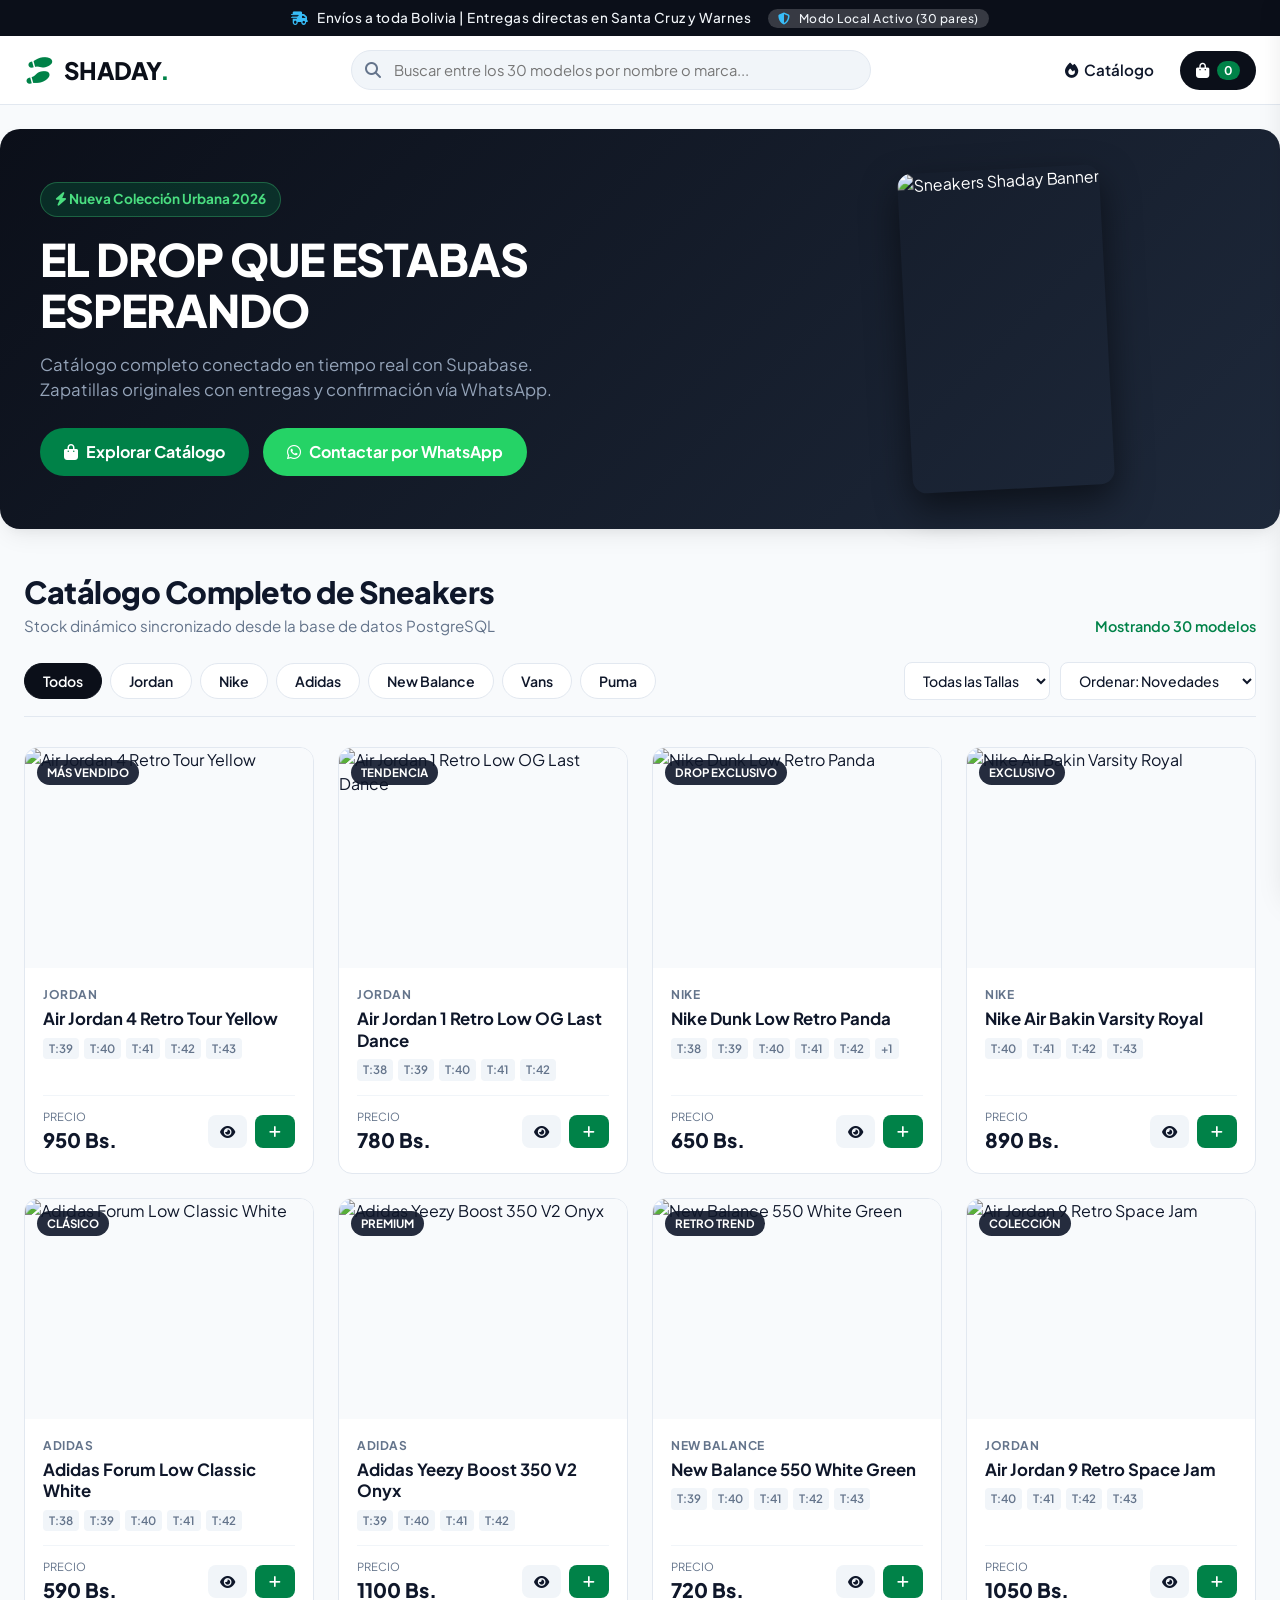
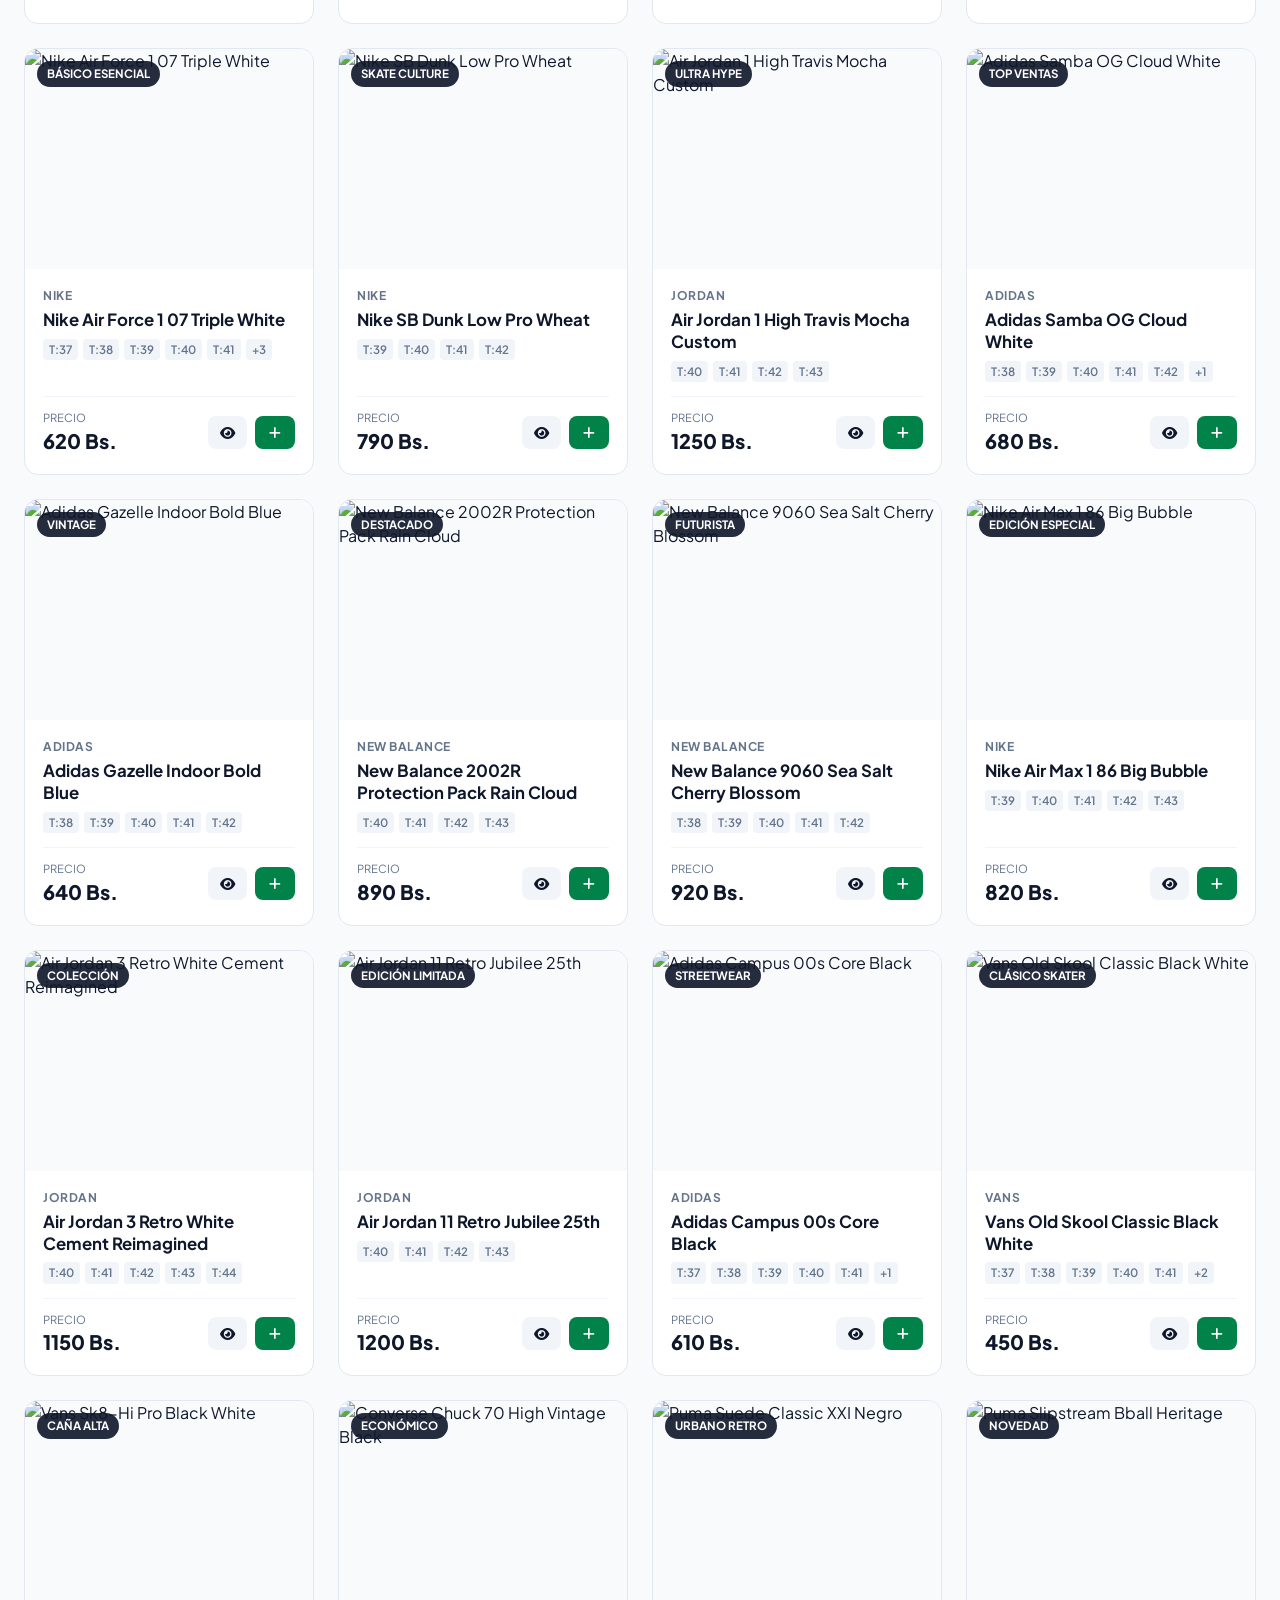
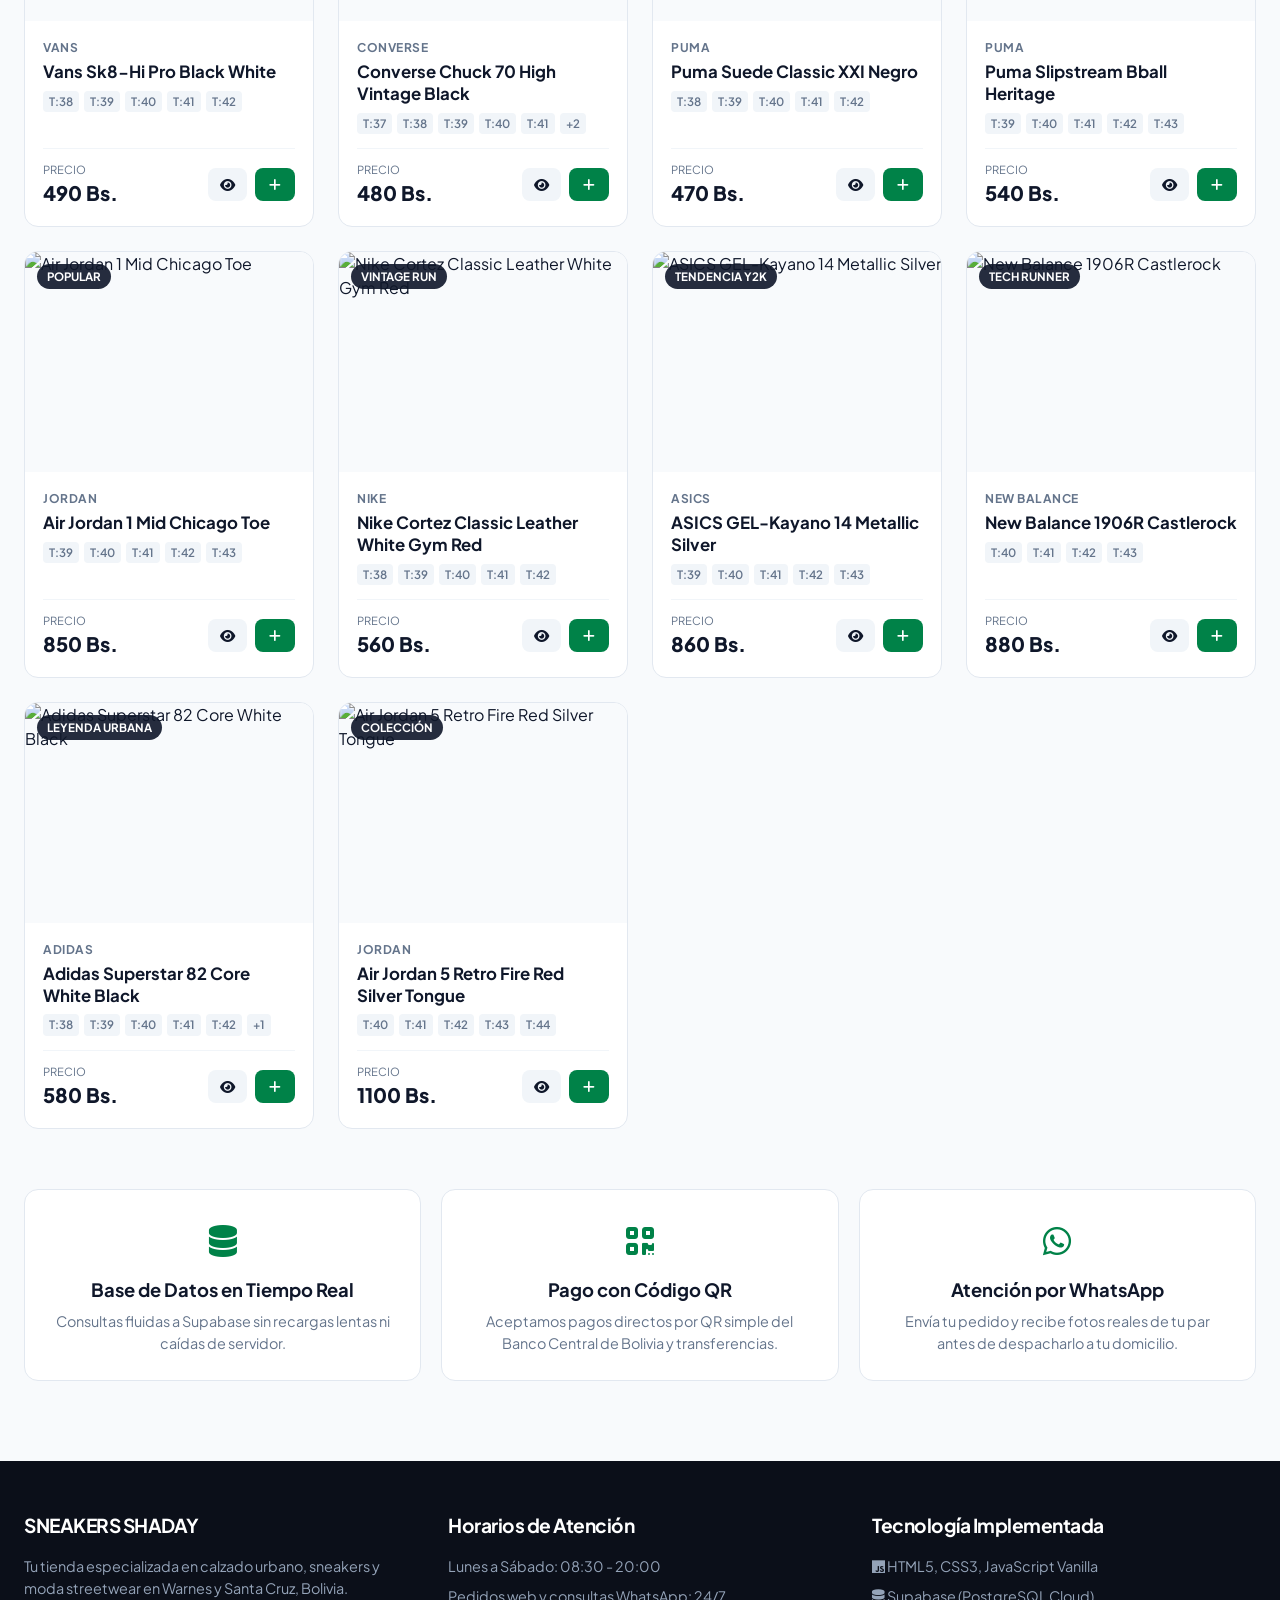
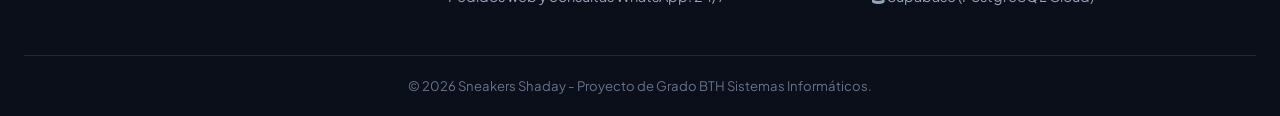
==== index.html @ 7086acd3 "Add files via upload" ====
<!DOCTYPE html>
<html lang="es">
<head>
  <meta charset="UTF-8" />
  <meta name="viewport" content="width=device-width, initial-scale=1.0" />
  <title>Sneakers Shaday | Tienda de Sneakers Urbanos</title>
  <meta name="description" content="Catálogo de sneakers urbanos y zapatillas de colección en Santa Cruz - Bolivia. Sneakers Shaday con Supabase." />
  
  <!-- Google Fonts & Iconos (FontAwesome) -->
  <link rel="preconnect" href="https://fonts.googleapis.com">
  <link rel="preconnect" href="https://fonts.gstatic.com" crossorigin>
  <link href="https://fonts.googleapis.com/css2?family=Plus+Jakarta+Sans:wght@400;500;600;700;800&display=swap" rel="stylesheet">
  <link rel="stylesheet" href="https://cdnjs.cloudflare.com/ajax/libs/font-awesome/6.5.1/css/all.min.css" />

  <!-- SDK OFICIAL DE SUPABASE -->
  <script src="https://cdn.jsdelivr.net/npm/@supabase/supabase-js@2"></script>

  <!-- Hoja de estilos personalizada -->
  <link rel="stylesheet" href="styles.css" />
</head>
<body>

  <!-- Barra superior informativa con estado de base de datos -->
  <div class="top-announcement">
    <p>
      <i class="fa-solid fa-truck-fast"></i> Envíos a toda Bolivia | Entregas directas en Santa Cruz y Warnes
      <span id="dbStatusBadge" style="margin-left: 14px; background: rgba(255,255,255,0.18); padding: 2px 10px; border-radius: 99px; font-size: 0.75rem;">
        <i class="fa-solid fa-circle-notch fa-spin"></i> Conectando...
      </span>
    </p>
  </div>

  <!-- Cabecera y Navegación Principal -->
  <header class="main-header">
    <div class="header-container">
      <a href="#" class="brand-logo">
        <i class="fa-solid fa-shoe-prints"></i>
        <span>SHADAY<span>.</span></span>
      </a>

      <!-- Buscador en tiempo real -->
      <div class="search-bar">
        <i class="fa-solid fa-magnifying-glass"></i>
        <input type="text" id="searchInput" placeholder="Buscar entre los 30 modelos por nombre o marca..." />
      </div>

      <!-- Acciones de cabecera -->
      <div class="header-actions">
        <a href="#catalogo" class="nav-btn"><i class="fa-solid fa-fire"></i> Catálogo</a>
        <button id="cartBtn" class="cart-button" title="Ver Carrito">
          <i class="fa-solid fa-bag-shopping"></i>
          <span id="cartCount" class="cart-badge">0</span>
        </button>
      </div>
    </div>
  </header>

  <!-- Banner Principal / Hero -->
  <section class="hero-section">
    <div class="hero-content">
      <span class="hero-tag"><i class="fa-solid fa-bolt"></i> Nueva Colección Urbana 2026</span>
      <h1>EL DROP QUE ESTABAS ESPERANDO</h1>
      <p>Catálogo completo conectado en tiempo real con Supabase. Zapatillas originales con entregas y confirmación vía WhatsApp.</p>
      <div class="hero-buttons">
        <a href="#catalogo" class="btn-primary"><i class="fa-solid fa-bag-shopping"></i> Explorar Catálogo</a>
        <a href="https://wa.me/59175512345?text=Hola%20Sneakers%20Shaday,%20quiero%20hacer%20una%20consulta" target="_blank" class="btn-secondary">
          <i class="fa-brands fa-whatsapp"></i> Contactar por WhatsApp
        </a>
      </div>
    </div>
    <div class="hero-image-wrapper">
      <img src="https://images.unsplash.com/photo-1552346154-21d32810aba3?auto=format&fit=crop&w=800&q=80" alt="Sneakers Shaday Banner" class="hero-img" />
    </div>
  </section>

  <!-- Filtros y Navegación de Categorías -->
  <section class="catalog-section" id="catalogo">
    <div class="section-header">
      <div>
        <h2 class="section-title">Catálogo Completo de Sneakers</h2>
        <p class="section-subtitle">Stock dinámico sincronizado desde la base de datos PostgreSQL</p>
      </div>
      <div class="filter-count">
        <span id="resultsCount">Cargando modelos...</span>
      </div>
    </div>

    <!-- Barra de Filtros -->
    <div class="filters-container">
      <div class="category-pills" id="categoryPills">
        <button class="pill active" data-category="todos">Todos</button>
        <button class="pill" data-category="Jordan">Jordan</button>
        <button class="pill" data-category="Nike">Nike</button>
        <button class="pill" data-category="Adidas">Adidas</button>
        <button class="pill" data-category="New Balance">New Balance</button>
        <button class="pill" data-category="Vans">Vans</button>
        <button class="pill" data-category="Puma">Puma</button>
      </div>

      <div class="secondary-filters">
        <!-- Filtro por Talla -->
        <select id="sizeFilter" class="filter-select">
          <option value="">Todas las Tallas</option>
          <option value="37">Talla 37</option>
          <option value="38">Talla 38</option>
          <option value="39">Talla 39</option>
          <option value="40">Talla 40</option>
          <option value="41">Talla 41</option>
          <option value="42">Talla 42</option>
          <option value="43">Talla 43</option>
          <option value="44">Talla 44</option>
        </select>

        <!-- Filtro por Precio -->
        <select id="sortFilter" class="filter-select">
          <option value="default">Ordenar: Novedades</option>
          <option value="price-asc">Precio: Menor a Mayor</option>
          <option value="price-desc">Precio: Mayor a Menor</option>
        </select>
      </div>
    </div>

    <!-- Grid de Productos -->
    <div class="products-grid" id="productsGrid">
      <!-- Se inyecta dinámicamente desde Supabase -->
    </div>
  </section>

  <!-- Ventajas / Confianza -->
  <section class="features-section">
    <div class="feature-card">
      <div class="feature-icon"><i class="fa-solid fa-database"></i></div>
      <h3>Base de Datos en Tiempo Real</h3>
      <p>Consultas fluidas a Supabase sin recargas lentas ni caídas de servidor.</p>
    </div>
    <div class="feature-card">
      <div class="feature-icon"><i class="fa-solid fa-qrcode"></i></div>
      <h3>Pago con Código QR</h3>
      <p>Aceptamos pagos directos por QR simple del Banco Central de Bolivia y transferencias.</p>
    </div>
    <div class="feature-card">
      <div class="feature-icon"><i class="fa-brands fa-whatsapp"></i></div>
      <h3>Atención por WhatsApp</h3>
      <p>Envía tu pedido y recibe fotos reales de tu par antes de despacharlo a tu domicilio.</p>
    </div>
  </section>

  <!-- MODAL: DETALLE DEL PRODUCTO -->
  <div class="modal-overlay" id="productModal">
    <div class="modal-content">
      <button class="close-modal-btn" id="closeModal">&times;</button>
      <div class="modal-body" id="modalProductDetails">
        <!-- Inyectado por JS -->
      </div>
    </div>
  </div>

  <!-- PANEL LATERAL: CARRITO DE COMPRAS -->
  <div class="cart-drawer-overlay" id="cartOverlay"></div>
  <aside class="cart-drawer" id="cartDrawer">
    <div class="cart-drawer-header">
      <h3><i class="fa-solid fa-bag-shopping"></i> Tu Carrito</h3>
      <button class="close-cart-btn" id="closeCart">&times;</button>
    </div>

    <div class="cart-items-container" id="cartItemsList">
      <!-- Elementos del carrito inyectados por JS -->
    </div>

    <div class="cart-drawer-footer">
      <div class="cart-subtotal">
        <span>Total estimado:</span>
        <strong id="cartTotalPrice">0 Bs.</strong>
      </div>
      <button id="checkoutBtn" class="btn-whatsapp-checkout">
        <i class="fa-brands fa-whatsapp"></i> Pedir Todo por WhatsApp
      </button>
      <button id="clearCartBtn" class="btn-clear-cart">Vaciar Carrito</button>
    </div>
  </aside>

  <!-- Pie de Página -->
  <footer class="main-footer">
    <div class="footer-container">
      <div class="footer-col">
        <h3>SNEAKERS SHADAY</h3>
        <p>Tu tienda especializada en calzado urbano, sneakers y moda streetwear en Warnes y Santa Cruz, Bolivia.</p>
      </div>
      <div class="footer-col">
        <h4>Horarios de Atención</h4>
        <p>Lunes a Sábado: 08:30 - 20:00</p>
        <p>Pedidos web y consultas WhatsApp: 24/7</p>
      </div>
      <div class="footer-col">
        <h4>Tecnología Implementada</h4>
        <p><i class="fa-brands fa-js"></i> HTML5, CSS3, JavaScript Vanilla</p>
        <p><i class="fa-solid fa-database"></i> Supabase (PostgreSQL Cloud)</p>
      </div>
    </div>
    <div class="footer-bottom">
      <p>© 2026 Sneakers Shaday - Proyecto de Grado BTH Sistemas Informáticos.</p>
    </div>
  </footer>

  <!-- Script Principal -->
  <script src="app.js"></script>
</body>
</html>
---- styles.css ----
/* ==========================================================================
   SNEAKERS SHADAY - ESTILOS URBANOS Y MODERNOS (ESTILO STOCKX / STREETWEAR)
   ========================================================================== */

:root {
  --primary-color: #0b0f19;      /* Negro urbano profundo */
  --accent-green: #008248;       /* Verde acento tipo StockX */
  --accent-hover: #006839;
  --whatsapp-green: #25d366;     /* Verde característico WhatsApp */
  --whatsapp-dark: #128c7e;
  --bg-light: #f8fafc;
  --card-bg: #ffffff;
  --text-main: #0f172a;
  --text-muted: #64748b;
  --border-color: #e2e8f0;
  --shadow-sm: 0 2px 4px rgba(0,0,0,0.04);
  --shadow-md: 0 10px 25px -5px rgba(0, 0, 0, 0.08), 0 8px 10px -6px rgba(0, 0, 0, 0.04);
  --radius-sm: 8px;
  --radius-md: 14px;
  --radius-lg: 20px;
  --transition: all 0.25s ease;
}

* {
  box-sizing: border-box;
  margin: 0;
  padding: 0;
  font-family: 'Plus Jakarta Sans', sans-serif;
}

body {
  background-color: var(--bg-light);
  color: var(--text-main);
  line-height: 1.5;
  overflow-x: hidden;
}

/* Barra superior de anuncios */
.top-announcement {
  background-color: var(--primary-color);
  color: #f1f5f9;
  font-size: 0.85rem;
  font-weight: 500;
  text-align: center;
  padding: 8px 16px;
  letter-spacing: 0.5px;
}
.top-announcement i {
  color: #38bdf8;
  margin-right: 6px;
}

/* Cabecera Principal */
.main-header {
  position: sticky;
  top: 0;
  z-index: 100;
  background: rgba(255, 255, 255, 0.95);
  backdrop-filter: blur(10px);
  border-bottom: 1px solid var(--border-color);
}

.header-container {
  max-width: 1280px;
  margin: 0 auto;
  padding: 14px 24px;
  display: flex;
  align-items: center;
  justify-content: space-between;
  gap: 20px;
}

.brand-logo {
  display: flex;
  align-items: center;
  gap: 10px;
  text-decoration: none;
  color: var(--primary-color);
  font-size: 1.5rem;
  font-weight: 800;
  letter-spacing: -0.5px;
}
.brand-logo i {
  color: var(--accent-green);
  transform: rotate(-15deg);
}
.brand-logo span span {
  color: var(--accent-green);
}

/* Barra de Búsqueda */
.search-bar {
  flex: 1;
  max-width: 520px;
  position: relative;
  display: flex;
  align-items: center;
}
.search-bar i {
  position: absolute;
  left: 14px;
  color: var(--text-muted);
}
.search-bar input {
  width: 100%;
  padding: 10px 14px 10px 42px;
  border-radius: 99px;
  border: 1px solid var(--border-color);
  background-color: #f1f5f9;
  font-size: 0.92rem;
  outline: none;
  transition: var(--transition);
}
.search-bar input:focus {
  border-color: var(--accent-green);
  background-color: #ffffff;
  box-shadow: 0 0 0 3px rgba(0, 130, 72, 0.15);
}

/* Acciones del Encabezado */
.header-actions {
  display: flex;
  align-items: center;
  gap: 14px;
}

.nav-btn {
  text-decoration: none;
  color: var(--text-main);
  font-weight: 600;
  font-size: 0.95rem;
  display: flex;
  align-items: center;
  gap: 6px;
  padding: 8px 12px;
  border-radius: var(--radius-sm);
  transition: var(--transition);
}
.nav-btn:hover {
  color: var(--accent-green);
  background-color: #f1f5f9;
}

.cart-button {
  background: var(--primary-color);
  color: #fff;
  border: none;
  padding: 10px 16px;
  border-radius: 99px;
  cursor: pointer;
  display: flex;
  align-items: center;
  gap: 8px;
  position: relative;
  font-weight: 600;
  font-size: 0.95rem;
  transition: var(--transition);
}
.cart-button:hover {
  background-color: #1e293b;
  transform: translateY(-1px);
}
.cart-badge {
  background-color: var(--accent-green);
  color: white;
  font-size: 0.75rem;
  font-weight: 700;
  padding: 2px 7px;
  border-radius: 99px;
}

/* Hero Banner */
.hero-section {
  max-width: 1280px;
  margin: 24px auto;
  padding: 40px;
  background: linear-gradient(135deg, #0b0f19 0%, #1e293b 100%);
  border-radius: var(--radius-lg);
  color: #fff;
  display: grid;
  grid-template-columns: 1.2fr 0.8fr;
  align-items: center;
  gap: 30px;
  box-shadow: var(--shadow-md);
}

.hero-tag {
  display: inline-block;
  background: rgba(0, 130, 72, 0.25);
  color: #4ade80;
  padding: 6px 14px;
  border-radius: 99px;
  font-size: 0.85rem;
  font-weight: 700;
  margin-bottom: 16px;
  border: 1px solid rgba(74, 222, 128, 0.3);
}

.hero-content h1 {
  font-size: 2.8rem;
  font-weight: 800;
  line-height: 1.15;
  margin-bottom: 16px;
  letter-spacing: -1px;
}

.hero-content p {
  color: #94a3b8;
  font-size: 1.05rem;
  margin-bottom: 26px;
  max-width: 520px;
}

.hero-buttons {
  display: flex;
  gap: 14px;
  flex-wrap: wrap;
}

.btn-primary {
  background-color: var(--accent-green);
  color: #fff;
  padding: 12px 24px;
  border-radius: 99px;
  text-decoration: none;
  font-weight: 700;
  display: inline-flex;
  align-items: center;
  gap: 8px;
  transition: var(--transition);
}
.btn-primary:hover {
  background-color: var(--accent-hover);
  transform: translateY(-2px);
}

.btn-secondary {
  background-color: #25d366;
  color: #fff;
  padding: 12px 24px;
  border-radius: 99px;
  text-decoration: none;
  font-weight: 700;
  display: inline-flex;
  align-items: center;
  gap: 8px;
  transition: var(--transition);
}
.btn-secondary:hover {
  background-color: #1eb956;
  transform: translateY(-2px);
}

.hero-image-wrapper {
  display: flex;
  justify-content: center;
}
.hero-img {
  max-width: 100%;
  height: 320px;
  object-fit: cover;
  border-radius: var(--radius-md);
  box-shadow: 0 15px 35px rgba(0,0,0,0.5);
  transform: rotate(-3deg);
  transition: var(--transition);
}
.hero-img:hover {
  transform: rotate(0deg) scale(1.02);
}

/* Sección Catálogo */
.catalog-section {
  max-width: 1280px;
  margin: 40px auto;
  padding: 0 24px;
}

.section-header {
  display: flex;
  justify-content: space-between;
  align-items: flex-end;
  margin-bottom: 24px;
}
.section-title {
  font-size: 1.9rem;
  font-weight: 800;
  letter-spacing: -0.5px;
}
.section-subtitle {
  color: var(--text-muted);
  font-size: 0.95rem;
}
.filter-count {
  font-size: 0.9rem;
  font-weight: 600;
  color: var(--accent-green);
}

/* Barra de Filtros y Categorías */
.filters-container {
  display: flex;
  justify-content: space-between;
  align-items: center;
  flex-wrap: wrap;
  gap: 16px;
  margin-bottom: 30px;
  padding-bottom: 16px;
  border-bottom: 1px solid var(--border-color);
}

.category-pills {
  display: flex;
  gap: 8px;
  flex-wrap: wrap;
}

.pill {
  border: 1px solid var(--border-color);
  background: white;
  color: var(--text-main);
  padding: 8px 18px;
  border-radius: 99px;
  font-size: 0.88rem;
  font-weight: 600;
  cursor: pointer;
  transition: var(--transition);
}
.pill:hover {
  border-color: var(--accent-green);
  color: var(--accent-green);
}
.pill.active {
  background: var(--primary-color);
  color: white;
  border-color: var(--primary-color);
}

.secondary-filters {
  display: flex;
  gap: 10px;
}

.filter-select {
  padding: 8px 14px;
  border-radius: var(--radius-sm);
  border: 1px solid var(--border-color);
  background: white;
  font-size: 0.88rem;
  font-weight: 500;
  color: var(--text-main);
  outline: none;
  cursor: pointer;
}

/* Cuadrícula de Tarjetas de Sneakers */
.products-grid {
  display: grid;
  grid-template-columns: repeat(auto-fill, minmax(280px, 1fr));
  gap: 24px;
}

.product-card {
  background: var(--card-bg);
  border-radius: var(--radius-md);
  border: 1px solid var(--border-color);
  overflow: hidden;
  display: flex;
  flex-direction: column;
  transition: var(--transition);
  position: relative;
}
.product-card:hover {
  transform: translateY(-5px);
  box-shadow: var(--shadow-md);
  border-color: #cbd5e1;
}

.product-badge {
  position: absolute;
  top: 12px;
  left: 12px;
  background: rgba(15, 23, 42, 0.9);
  color: #fff;
  font-size: 0.72rem;
  font-weight: 700;
  padding: 4px 10px;
  border-radius: 99px;
  text-transform: uppercase;
  z-index: 2;
}

.card-img-box {
  width: 100%;
  height: 220px;
  background-color: #f8fafc;
  display: flex;
  align-items: center;
  justify-content: center;
  overflow: hidden;
  cursor: pointer;
}
.card-img-box img {
  width: 100%;
  height: 100%;
  object-fit: cover;
  transition: transform 0.4s ease;
}
.product-card:hover .card-img-box img {
  transform: scale(1.05);
}

.card-info {
  padding: 18px;
  display: flex;
  flex-direction: column;
  flex: 1;
}

.brand-label {
  font-size: 0.75rem;
  font-weight: 700;
  color: var(--text-muted);
  text-transform: uppercase;
  letter-spacing: 0.5px;
}

.product-title {
  font-size: 1.05rem;
  font-weight: 700;
  margin: 4px 0 8px 0;
  line-height: 1.3;
  color: var(--text-main);
  cursor: pointer;
}
.product-title:hover {
  color: var(--accent-green);
}

.sizes-preview {
  display: flex;
  gap: 5px;
  margin-bottom: 14px;
  flex-wrap: wrap;
}
.size-mini-tag {
  font-size: 0.72rem;
  background: #f1f5f9;
  padding: 2px 6px;
  border-radius: 4px;
  color: var(--text-muted);
  font-weight: 600;
}

.card-bottom {
  margin-top: auto;
  display: flex;
  align-items: center;
  justify-content: space-between;
  padding-top: 12px;
  border-top: 1px solid #f1f5f9;
}

.price-box {
  display: flex;
  flex-direction: column;
}
.price-label {
  font-size: 0.7rem;
  color: var(--text-muted);
  text-transform: uppercase;
}
.product-price {
  font-size: 1.25rem;
  font-weight: 800;
  color: var(--text-main);
}

.card-actions {
  display: flex;
  gap: 8px;
}

.btn-card-details {
  background: #f1f5f9;
  color: var(--text-main);
  border: none;
  padding: 8px 12px;
  border-radius: var(--radius-sm);
  font-weight: 600;
  font-size: 0.85rem;
  cursor: pointer;
  transition: var(--transition);
}
.btn-card-details:hover {
  background: #e2e8f0;
}

.btn-card-add {
  background: var(--accent-green);
  color: white;
  border: none;
  padding: 8px 14px;
  border-radius: var(--radius-sm);
  font-weight: 600;
  font-size: 0.85rem;
  cursor: pointer;
  transition: var(--transition);
}
.btn-card-add:hover {
  background: var(--accent-hover);
}

/* Sección de Características */
.features-section {
  max-width: 1280px;
  margin: 60px auto;
  padding: 0 24px;
  display: grid;
  grid-template-columns: repeat(auto-fit, minmax(280px, 1fr));
  gap: 20px;
}

.feature-card {
  background: white;
  border: 1px solid var(--border-color);
  padding: 26px;
  border-radius: var(--radius-md);
  text-align: center;
}
.feature-icon {
  font-size: 2rem;
  color: var(--accent-green);
  margin-bottom: 12px;
}
.feature-card h3 {
  font-size: 1.15rem;
  margin-bottom: 8px;
}
.feature-card p {
  color: var(--text-muted);
  font-size: 0.9rem;
}

/* ==========================================================================
   MODAL DE PRODUCTO (DETALLE)
   ========================================================================== */
.modal-overlay {
  position: fixed;
  inset: 0;
  background: rgba(0, 0, 0, 0.65);
  backdrop-filter: blur(4px);
  display: none;
  align-items: center;
  justify-content: center;
  z-index: 1000;
  padding: 20px;
}
.modal-overlay.active {
  display: flex;
}

.modal-content {
  background: white;
  width: 100%;
  max-width: 820px;
  border-radius: var(--radius-lg);
  overflow: hidden;
  position: relative;
  animation: modalScale 0.3s ease;
  box-shadow: 0 25px 50px -12px rgba(0, 0, 0, 0.25);
}

@keyframes modalScale {
  from { opacity: 0; transform: scale(0.95); }
  to { opacity: 1; transform: scale(1); }
}

.close-modal-btn {
  position: absolute;
  top: 14px;
  right: 18px;
  background: #f1f5f9;
  border: none;
  font-size: 1.5rem;
  width: 38px;
  height: 38px;
  border-radius: 50%;
  cursor: pointer;
  display: flex;
  align-items: center;
  justify-content: center;
  color: var(--text-main);
  z-index: 10;
  transition: var(--transition);
}
.close-modal-btn:hover {
  background: #e2e8f0;
}

.modal-grid {
  display: grid;
  grid-template-columns: 1fr 1fr;
}

.modal-img-col {
  background: #f8fafc;
  display: flex;
  align-items: center;
  justify-content: center;
  padding: 20px;
}
.modal-img-col img {
  width: 100%;
  max-height: 360px;
  object-fit: cover;
  border-radius: var(--radius-md);
}

.modal-info-col {
  padding: 34px 28px;
  display: flex;
  flex-direction: column;
}

.modal-brand {
  font-size: 0.8rem;
  font-weight: 700;
  color: var(--text-muted);
  text-transform: uppercase;
}

.modal-title {
  font-size: 1.6rem;
  font-weight: 800;
  margin: 4px 0 10px 0;
  line-height: 1.2;
}

.modal-price {
  font-size: 1.8rem;
  font-weight: 800;
  color: var(--accent-green);
  margin-bottom: 12px;
}

.modal-desc {
  color: var(--text-muted);
  font-size: 0.92rem;
  margin-bottom: 20px;
  line-height: 1.5;
}

.size-selector-title {
  font-size: 0.85rem;
  font-weight: 700;
  margin-bottom: 8px;
  display: flex;
  justify-content: space-between;
}

.modal-sizes-grid {
  display: flex;
  gap: 8px;
  flex-wrap: wrap;
  margin-bottom: 22px;
}

.size-btn {
  padding: 8px 14px;
  border: 1px solid var(--border-color);
  background: white;
  border-radius: var(--radius-sm);
  font-size: 0.88rem;
  font-weight: 600;
  cursor: pointer;
  transition: var(--transition);
}
.size-btn:hover {
  border-color: var(--primary-color);
}
.size-btn.selected {
  background: var(--primary-color);
  color: white;
  border-color: var(--primary-color);
}

.modal-actions {
  display: flex;
  flex-direction: column;
  gap: 10px;
  margin-top: auto;
}

.btn-modal-whatsapp {
  background-color: var(--whatsapp-green);
  color: white;
  border: none;
  padding: 12px;
  border-radius: var(--radius-sm);
  font-size: 0.95rem;
  font-weight: 700;
  cursor: pointer;
  display: flex;
  align-items: center;
  justify-content: center;
  gap: 8px;
  transition: var(--transition);
}
.btn-modal-whatsapp:hover {
  background-color: var(--whatsapp-dark);
}

.btn-modal-cart {
  background-color: var(--primary-color);
  color: white;
  border: none;
  padding: 12px;
  border-radius: var(--radius-sm);
  font-size: 0.95rem;
  font-weight: 700;
  cursor: pointer;
  display: flex;
  align-items: center;
  justify-content: center;
  gap: 8px;
  transition: var(--transition);
}
.btn-modal-cart:hover {
  background-color: #1e293b;
}

/* ==========================================================================
   CARRITO LATERAL (DRAWER)
   ========================================================================== */
.cart-drawer-overlay {
  position: fixed;
  inset: 0;
  background: rgba(0, 0, 0, 0.5);
  backdrop-filter: blur(2px);
  display: none;
  z-index: 1100;
}
.cart-drawer-overlay.active {
  display: block;
}

.cart-drawer {
  position: fixed;
  top: 0;
  right: -420px;
  width: 100%;
  max-width: 400px;
  height: 100%;
  background: white;
  z-index: 1200;
  display: flex;
  flex-direction: column;
  box-shadow: -10px 0 30px rgba(0, 0, 0, 0.15);
  transition: right 0.35s cubic-bezier(0.16, 1, 0.3, 1);
}
.cart-drawer.active {
  right: 0;
}

.cart-drawer-header {
  padding: 20px;
  border-bottom: 1px solid var(--border-color);
  display: flex;
  justify-content: space-between;
  align-items: center;
}
.cart-drawer-header h3 {
  font-size: 1.2rem;
  font-weight: 700;
}
.close-cart-btn {
  background: transparent;
  border: none;
  font-size: 1.6rem;
  cursor: pointer;
  color: var(--text-muted);
}

.cart-items-container {
  flex: 1;
  overflow-y: auto;
  padding: 20px;
  display: flex;
  flex-direction: column;
  gap: 16px;
}

.cart-item {
  display: flex;
  gap: 12px;
  padding-bottom: 14px;
  border-bottom: 1px solid var(--border-color);
  align-items: center;
}
.cart-item-img {
  width: 65px;
  height: 65px;
  object-fit: cover;
  border-radius: var(--radius-sm);
  background: #f1f5f9;
}
.cart-item-info {
  flex: 1;
}
.cart-item-title {
  font-size: 0.9rem;
  font-weight: 700;
  margin-bottom: 3px;
}
.cart-item-meta {
  font-size: 0.8rem;
  color: var(--text-muted);
}
.cart-item-price {
  font-size: 0.95rem;
  font-weight: 700;
  color: var(--text-main);
}
.cart-item-remove {
  background: transparent;
  border: none;
  color: #ef4444;
  cursor: pointer;
  padding: 6px;
  font-size: 0.9rem;
}

.cart-empty-msg {
  text-align: center;
  color: var(--text-muted);
  margin-top: 60px;
}
.cart-empty-msg i {
  font-size: 3rem;
  margin-bottom: 12px;
  opacity: 0.4;
}

.cart-drawer-footer {
  padding: 20px;
  border-top: 1px solid var(--border-color);
  background: #f8fafc;
  display: flex;
  flex-direction: column;
  gap: 10px;
}

.cart-subtotal {
  display: flex;
  justify-content: space-between;
  font-size: 1.1rem;
  margin-bottom: 6px;
}

.btn-whatsapp-checkout {
  background-color: var(--whatsapp-green);
  color: white;
  border: none;
  padding: 14px;
  border-radius: var(--radius-sm);
  font-size: 1rem;
  font-weight: 700;
  cursor: pointer;
  display: flex;
  align-items: center;
  justify-content: center;
  gap: 8px;
  transition: var(--transition);
}
.btn-whatsapp-checkout:hover {
  background-color: var(--whatsapp-dark);
}

.btn-clear-cart {
  background: transparent;
  border: 1px solid var(--border-color);
  color: var(--text-muted);
  padding: 8px;
  border-radius: var(--radius-sm);
  font-size: 0.85rem;
  font-weight: 600;
  cursor: pointer;
}
.btn-clear-cart:hover {
  background: #e2e8f0;
  color: var(--text-main);
}

/* Footer */
.main-footer {
  background: var(--primary-color);
  color: white;
  padding: 50px 24px 20px 24px;
  margin-top: 80px;
}

.footer-container {
  max-width: 1280px;
  margin: 0 auto;
  display: grid;
  grid-template-columns: repeat(auto-fit, minmax(260px, 1fr));
  gap: 40px;
  padding-bottom: 40px;
  border-bottom: 1px solid #1e293b;
}

.footer-col h3, .footer-col h4 {
  font-size: 1.2rem;
  margin-bottom: 16px;
  letter-spacing: -0.5px;
}
.footer-col p {
  color: #94a3b8;
  font-size: 0.9rem;
  margin-bottom: 8px;
}

.footer-bottom {
  max-width: 1280px;
  margin: 20px auto 0 auto;
  text-align: center;
  color: #64748b;
  font-size: 0.82rem;
}

/* Responsividad */
@media (max-width: 900px) {
  .hero-section {
    grid-template-columns: 1fr;
    text-align: center;
    padding: 30px 20px;
  }
  .hero-content p {
    margin: 0 auto 24px auto;
  }
  .hero-buttons {
    justify-content: center;
  }
  .modal-grid {
    grid-template-columns: 1fr;
  }
  .modal-img-col {
    padding: 10px;
  }
  .modal-img-col img {
    max-height: 250px;
  }
}

@media (max-width: 600px) {
  .search-bar {
    display: none; /* Se simplifica en móviles para no colapsar la barra */
  }
  .header-container {
    padding: 12px 16px;
  }
  .hero-content h1 {
    font-size: 2rem;
  }
  .section-header {
    flex-direction: column;
    align-items: flex-start;
    gap: 8px;
  }
}
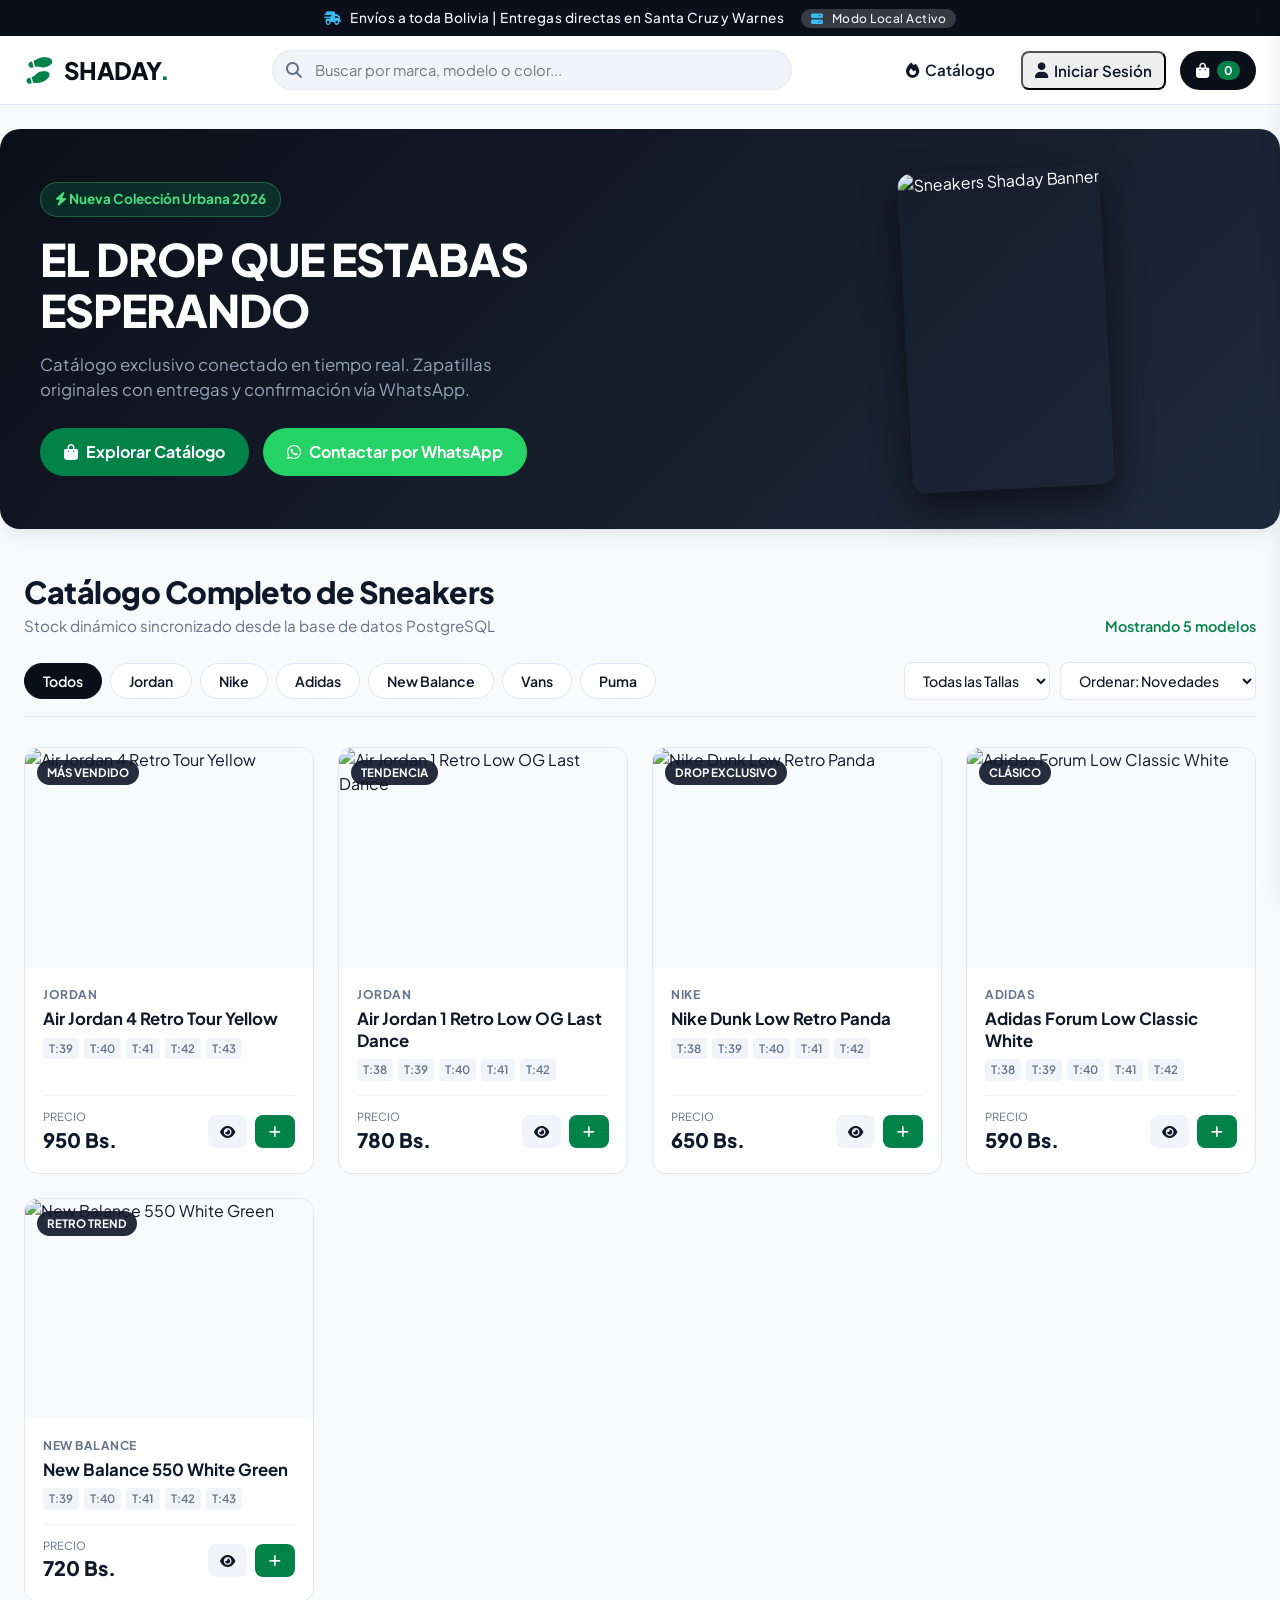
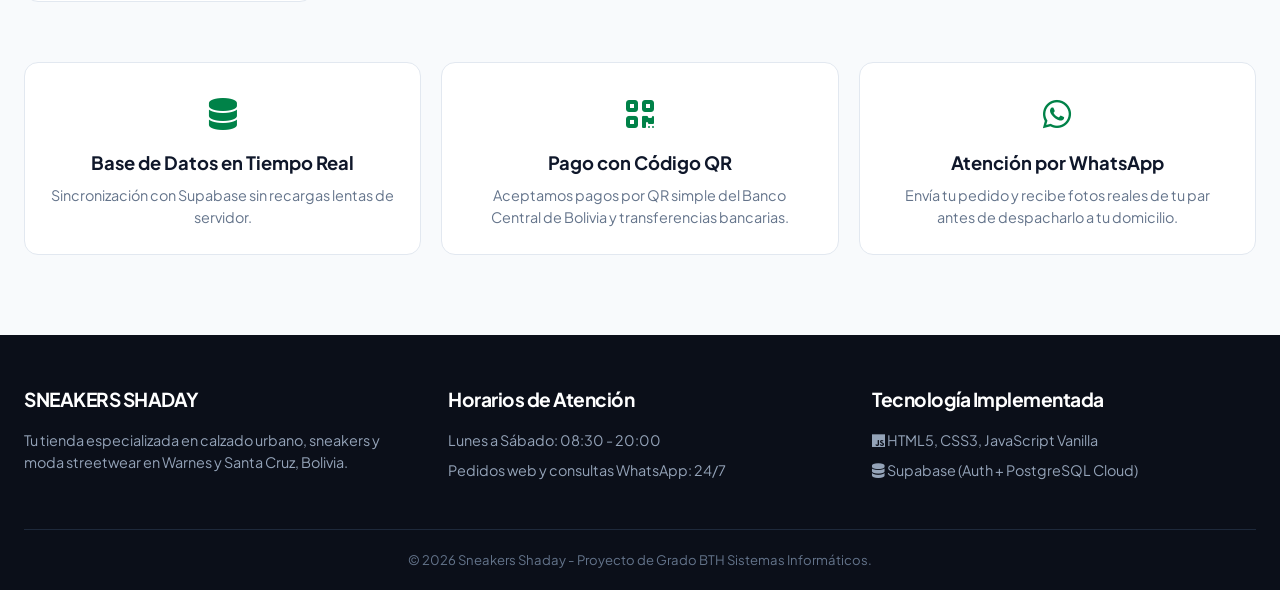
==== commit b0cf8098: "Add files via upload" ====
--- a/index.html
+++ b/index.html
@@ -4,23 +4,23 @@
   <meta charset="UTF-8" />
   <meta name="viewport" content="width=device-width, initial-scale=1.0" />
   <title>Sneakers Shaday | Tienda de Sneakers Urbanos</title>
-  <meta name="description" content="Catálogo de sneakers urbanos y zapatillas de colección en Santa Cruz - Bolivia. Sneakers Shaday con Supabase." />
+  <meta name="description" content="Catálogo de sneakers urbanos en Santa Cruz - Bolivia. Sneakers Shaday." />
   
-  <!-- Google Fonts & Iconos (FontAwesome) -->
+  <!-- Tipografía & Iconos -->
   <link rel="preconnect" href="https://fonts.googleapis.com">
   <link rel="preconnect" href="https://fonts.gstatic.com" crossorigin>
   <link href="https://fonts.googleapis.com/css2?family=Plus+Jakarta+Sans:wght@400;500;600;700;800&display=swap" rel="stylesheet">
   <link rel="stylesheet" href="https://cdnjs.cloudflare.com/ajax/libs/font-awesome/6.5.1/css/all.min.css" />
 
-  <!-- SDK OFICIAL DE SUPABASE -->
+  <!-- SDK Supabase -->
   <script src="https://cdn.jsdelivr.net/npm/@supabase/supabase-js@2"></script>
 
-  <!-- Hoja de estilos personalizada -->
+  <!-- Estilos -->
   <link rel="stylesheet" href="styles.css" />
 </head>
 <body>
 
-  <!-- Barra superior informativa con estado de base de datos -->
+  <!-- Barra superior -->
   <div class="top-announcement">
     <p>
       <i class="fa-solid fa-truck-fast"></i> Envíos a toda Bolivia | Entregas directas en Santa Cruz y Warnes
@@ -30,7 +30,7 @@
     </p>
   </div>
 
-  <!-- Cabecera y Navegación Principal -->
+  <!-- Cabecera Principal -->
   <header class="main-header">
     <div class="header-container">
       <a href="#" class="brand-logo">
@@ -38,15 +38,23 @@
         <span>SHADAY<span>.</span></span>
       </a>
 
-      <!-- Buscador en tiempo real -->
+      <!-- Buscador -->
       <div class="search-bar">
         <i class="fa-solid fa-magnifying-glass"></i>
-        <input type="text" id="searchInput" placeholder="Buscar entre los 30 modelos por nombre o marca..." />
+        <input type="text" id="searchInput" placeholder="Buscar por marca, modelo o color..." />
       </div>
 
       <!-- Acciones de cabecera -->
       <div class="header-actions">
         <a href="#catalogo" class="nav-btn"><i class="fa-solid fa-fire"></i> Catálogo</a>
+        
+        <!-- BOTÓN DE USUARIO / INICIAR SESIÓN -->
+        <div id="authHeaderContainer">
+          <button id="authBtn" class="nav-btn" onclick="openAuthModal()">
+            <i class="fa-solid fa-user"></i> Iniciar Sesión
+          </button>
+        </div>
+
         <button id="cartBtn" class="cart-button" title="Ver Carrito">
           <i class="fa-solid fa-bag-shopping"></i>
           <span id="cartCount" class="cart-badge">0</span>
@@ -55,12 +63,12 @@
     </div>
   </header>
 
-  <!-- Banner Principal / Hero -->
+  <!-- Banner Hero -->
   <section class="hero-section">
     <div class="hero-content">
       <span class="hero-tag"><i class="fa-solid fa-bolt"></i> Nueva Colección Urbana 2026</span>
       <h1>EL DROP QUE ESTABAS ESPERANDO</h1>
-      <p>Catálogo completo conectado en tiempo real con Supabase. Zapatillas originales con entregas y confirmación vía WhatsApp.</p>
+      <p>Catálogo exclusivo conectado en tiempo real. Zapatillas originales con entregas y confirmación vía WhatsApp.</p>
       <div class="hero-buttons">
         <a href="#catalogo" class="btn-primary"><i class="fa-solid fa-bag-shopping"></i> Explorar Catálogo</a>
         <a href="https://wa.me/59175512345?text=Hola%20Sneakers%20Shaday,%20quiero%20hacer%20una%20consulta" target="_blank" class="btn-secondary">
@@ -73,7 +81,7 @@
     </div>
   </section>
 
-  <!-- Filtros y Navegación de Categorías -->
+  <!-- Catálogo -->
   <section class="catalog-section" id="catalogo">
     <div class="section-header">
       <div>
@@ -85,7 +93,7 @@
       </div>
     </div>
 
-    <!-- Barra de Filtros -->
+    <!-- Filtros -->
     <div class="filters-container">
       <div class="category-pills" id="categoryPills">
         <button class="pill active" data-category="todos">Todos</button>
@@ -98,7 +106,6 @@
       </div>
 
       <div class="secondary-filters">
-        <!-- Filtro por Talla -->
         <select id="sizeFilter" class="filter-select">
           <option value="">Todas las Tallas</option>
           <option value="37">Talla 37</option>
@@ -111,7 +118,6 @@
           <option value="44">Talla 44</option>
         </select>
 
-        <!-- Filtro por Precio -->
         <select id="sortFilter" class="filter-select">
           <option value="default">Ordenar: Novedades</option>
           <option value="price-asc">Precio: Menor a Mayor</option>
@@ -120,23 +126,21 @@
       </div>
     </div>
 
-    <!-- Grid de Productos -->
-    <div class="products-grid" id="productsGrid">
-      <!-- Se inyecta dinámicamente desde Supabase -->
-    </div>
+    <!-- Grid de Sneakers -->
+    <div class="products-grid" id="productsGrid"></div>
   </section>
 
-  <!-- Ventajas / Confianza -->
+  <!-- Ventajas -->
   <section class="features-section">
     <div class="feature-card">
       <div class="feature-icon"><i class="fa-solid fa-database"></i></div>
       <h3>Base de Datos en Tiempo Real</h3>
-      <p>Consultas fluidas a Supabase sin recargas lentas ni caídas de servidor.</p>
+      <p>Sincronización con Supabase sin recargas lentas de servidor.</p>
     </div>
     <div class="feature-card">
       <div class="feature-icon"><i class="fa-solid fa-qrcode"></i></div>
       <h3>Pago con Código QR</h3>
-      <p>Aceptamos pagos directos por QR simple del Banco Central de Bolivia y transferencias.</p>
+      <p>Aceptamos pagos por QR simple del Banco Central de Bolivia y transferencias bancarias.</p>
     </div>
     <div class="feature-card">
       <div class="feature-icon"><i class="fa-brands fa-whatsapp"></i></div>
@@ -145,28 +149,78 @@
     </div>
   </section>
 
+  <!-- ================= MODAL DE AUTENTICACIÓN (LOGIN Y REGISTRO) ================= -->
+  <div class="modal-overlay" id="authModal">
+    <div class="modal-content" style="max-width: 440px; padding: 28px;">
+      <button class="close-modal-btn" onclick="closeAuthModal()">&times;</button>
+      
+      <div class="auth-tabs" style="display:flex; gap:10px; margin-bottom:20px; border-bottom:1px solid #e2e8f0; padding-bottom:12px;">
+        <button id="tabLoginBtn" class="pill active" style="flex:1;" onclick="switchAuthTab('login')">Iniciar Sesión</button>
+        <button id="tabRegisterBtn" class="pill" style="flex:1;" onclick="switchAuthTab('register')">Registrarse</button>
+      </div>
+
+      <!-- FORMULARIO 1: LOGIN -->
+      <form id="loginForm" onsubmit="handleLogin(event)">
+        <h3 style="margin-bottom: 6px; font-weight:800;">Bienvenido de nuevo</h3>
+        <p style="color:#64748b; font-size:0.85rem; margin-bottom:16px;">Ingresa tus credenciales para acceder</p>
+        
+        <div style="display:flex; flex-direction:column; gap:12px;">
+          <div>
+            <label style="font-size:0.8rem; font-weight:700;">Correo Electrónico</label>
+            <input type="email" id="loginEmail" placeholder="admin@shaday.com o tu email" required style="width:100%; padding:10px; border:1px solid #cbd5e1; border-radius:8px; margin-top:4px;" />
+          </div>
+          <div>
+            <label style="font-size:0.8rem; font-weight:700;">Contraseña</label>
+            <input type="password" id="loginPassword" placeholder="••••••••" required style="width:100%; padding:10px; border:1px solid #cbd5e1; border-radius:8px; margin-top:4px;" />
+          </div>
+          <button type="submit" class="btn-primary" style="width:100%; justify-content:center; margin-top:10px;">
+            <i class="fa-solid fa-right-to-bracket"></i> Acceder
+          </button>
+        </div>
+      </form>
+
+      <!-- FORMULARIO 2: REGISTRO -->
+      <form id="registerForm" onsubmit="handleRegister(event)" style="display:none;">
+        <h3 style="margin-bottom: 6px; font-weight:800;">Crear Cuenta</h3>
+        <p style="color:#64748b; font-size:0.85rem; margin-bottom:16px;">Regístrate para guardar favoritos y gestionar compras</p>
+        
+        <div style="display:flex; flex-direction:column; gap:12px;">
+          <div>
+            <label style="font-size:0.8rem; font-weight:700;">Nombre Completo</label>
+            <input type="text" id="regName" placeholder="Tu nombre y apellido" required style="width:100%; padding:10px; border:1px solid #cbd5e1; border-radius:8px; margin-top:4px;" />
+          </div>
+          <div>
+            <label style="font-size:0.8rem; font-weight:700;">Correo Electrónico</label>
+            <input type="email" id="regEmail" placeholder="correo@ejemplo.com" required style="width:100%; padding:10px; border:1px solid #cbd5e1; border-radius:8px; margin-top:4px;" />
+          </div>
+          <div>
+            <label style="font-size:0.8rem; font-weight:700;">Contraseña (mínimo 6 caracteres)</label>
+            <input type="password" id="regPassword" placeholder="••••••••" minlength="6" required style="width:100%; padding:10px; border:1px solid #cbd5e1; border-radius:8px; margin-top:4px;" />
+          </div>
+          <button type="submit" class="btn-primary" style="width:100%; justify-content:center; margin-top:10px;">
+            <i class="fa-solid fa-user-plus"></i> Registrarme
+          </button>
+        </div>
+      </form>
+    </div>
+  </div>
+
   <!-- MODAL: DETALLE DEL PRODUCTO -->
   <div class="modal-overlay" id="productModal">
     <div class="modal-content">
       <button class="close-modal-btn" id="closeModal">&times;</button>
-      <div class="modal-body" id="modalProductDetails">
-        <!-- Inyectado por JS -->
-      </div>
+      <div class="modal-body" id="modalProductDetails"></div>
     </div>
   </div>
 
-  <!-- PANEL LATERAL: CARRITO DE COMPRAS -->
+  <!-- CARRITO LATERAL -->
   <div class="cart-drawer-overlay" id="cartOverlay"></div>
   <aside class="cart-drawer" id="cartDrawer">
     <div class="cart-drawer-header">
       <h3><i class="fa-solid fa-bag-shopping"></i> Tu Carrito</h3>
       <button class="close-cart-btn" id="closeCart">&times;</button>
     </div>
-
-    <div class="cart-items-container" id="cartItemsList">
-      <!-- Elementos del carrito inyectados por JS -->
-    </div>
-
+    <div class="cart-items-container" id="cartItemsList"></div>
     <div class="cart-drawer-footer">
       <div class="cart-subtotal">
         <span>Total estimado:</span>
@@ -179,7 +233,7 @@
     </div>
   </aside>
 
-  <!-- Pie de Página -->
+  <!-- Footer -->
   <footer class="main-footer">
     <div class="footer-container">
       <div class="footer-col">
@@ -194,7 +248,7 @@
       <div class="footer-col">
         <h4>Tecnología Implementada</h4>
         <p><i class="fa-brands fa-js"></i> HTML5, CSS3, JavaScript Vanilla</p>
-        <p><i class="fa-solid fa-database"></i> Supabase (PostgreSQL Cloud)</p>
+        <p><i class="fa-solid fa-database"></i> Supabase (Auth + PostgreSQL Cloud)</p>
       </div>
     </div>
     <div class="footer-bottom">
@@ -202,7 +256,6 @@
     </div>
   </footer>
 
-  <!-- Script Principal -->
   <script src="app.js"></script>
 </body>
 </html>
